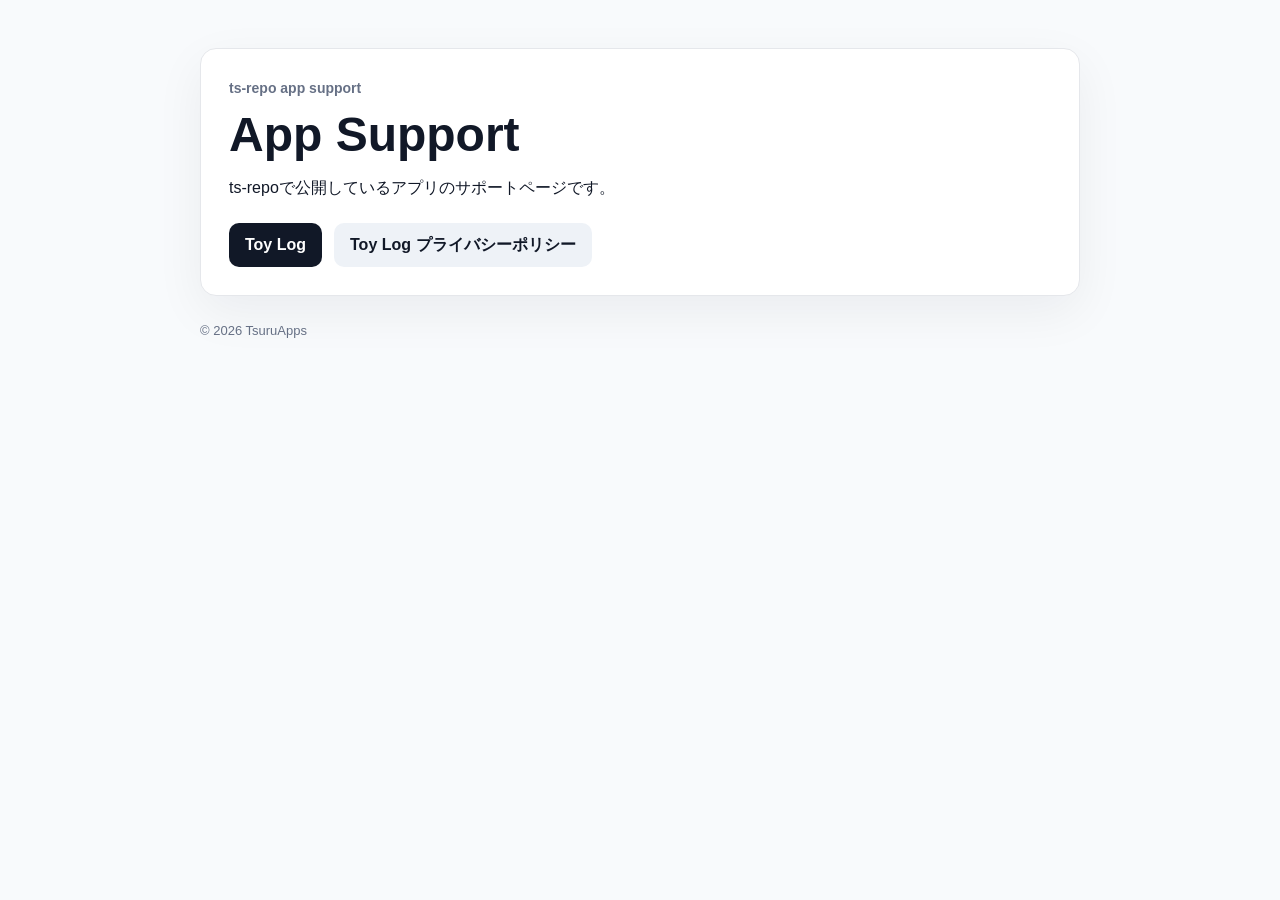
==== index.html @ d24367f5 "Create public app support pages" ====
<!doctype html>
<html lang="ja">
<head>
  <meta charset="utf-8">
  <meta name="viewport" content="width=device-width, initial-scale=1">
  <title>App Support</title>
  <meta name="description" content="Toy Log support and privacy policy pages.">
  <link rel="stylesheet" href="/styles.css">
</head>
<body>
  <main>
    <section class="panel">
      <p class="eyebrow">ts-repo app support</p>
      <h1>App Support</h1>
<p>ts-repoで公開しているアプリのサポートページです。</p>
<div class="links">
  <a class="button" href="/toy-log/">Toy Log</a>
  <a class="button secondary" href="/toy-log/privacy-policy/">Toy Log プライバシーポリシー</a>
</div>
    </section>
    <footer>© 2026 TsuruApps</footer>
  </main>
</body>
</html>
---- styles.css ----
:root {
  color-scheme: light;
  --bg: #f8fafc;
  --panel: #ffffff;
  --text: #111827;
  --muted: #667085;
  --line: #e5e7eb;
  --accent: #111827;
}

* {
  box-sizing: border-box;
}

body {
  margin: 0;
  background: var(--bg);
  color: var(--text);
  font-family: -apple-system, BlinkMacSystemFont, "Segoe UI", sans-serif;
  line-height: 1.7;
}

main {
  width: min(880px, calc(100% - 32px));
  margin: 0 auto;
  padding: 48px 0 64px;
}

.panel {
  background: var(--panel);
  border: 1px solid var(--line);
  border-radius: 16px;
  padding: 28px;
  box-shadow: 0 16px 50px rgba(15, 23, 42, 0.06);
}

.eyebrow {
  margin: 0 0 8px;
  color: var(--muted);
  font-size: 14px;
  font-weight: 700;
}

h1 {
  margin: 0 0 12px;
  font-size: clamp(32px, 5vw, 48px);
  line-height: 1.1;
}

h2 {
  margin: 32px 0 10px;
  font-size: 22px;
}

p {
  margin: 0 0 14px;
}

ul {
  margin: 0;
  padding-left: 22px;
}

a {
  color: var(--accent);
  font-weight: 700;
}

.links {
  display: flex;
  flex-wrap: wrap;
  gap: 12px;
  margin-top: 22px;
}

.button {
  display: inline-flex;
  align-items: center;
  justify-content: center;
  min-height: 44px;
  padding: 0 16px;
  border-radius: 10px;
  background: var(--accent);
  color: #fff;
  text-decoration: none;
}

.button.secondary {
  background: #eef2f7;
  color: var(--text);
}

footer {
  margin-top: 24px;
  color: var(--muted);
  font-size: 13px;
}
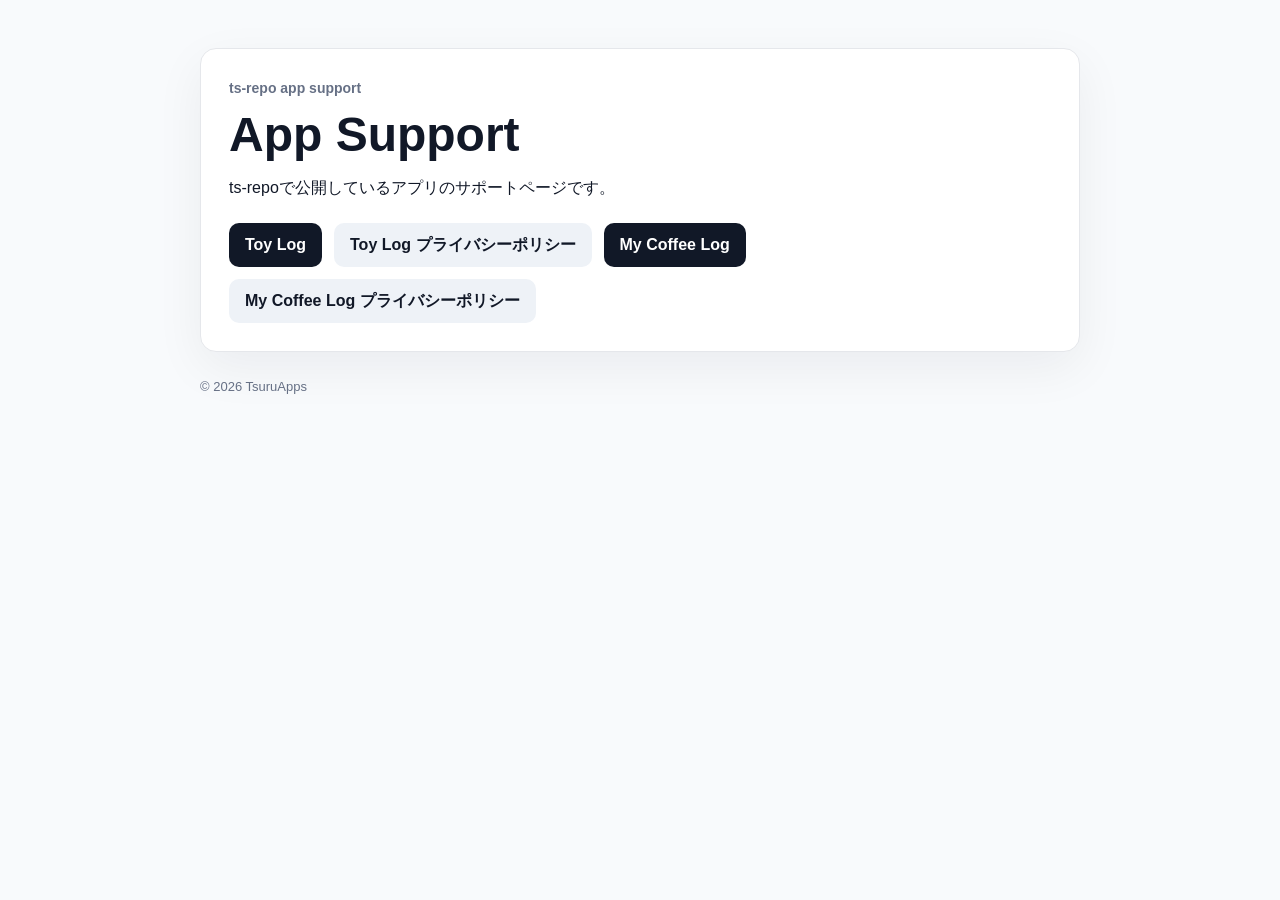
==== commit fb86c3f2: "Add My Coffee Log support pages" ====
--- a/index.html
+++ b/index.html
@@ -16,6 +16,8 @@
 <div class="links">
   <a class="button" href="/toy-log/">Toy Log</a>
   <a class="button secondary" href="/toy-log/privacy-policy/">Toy Log プライバシーポリシー</a>
+  <a class="button" href="/my-coffee-log/">My Coffee Log</a>
+  <a class="button secondary" href="/my-coffee-log/privacy-policy/">My Coffee Log プライバシーポリシー</a>
 </div>
     </section>
     <footer>© 2026 TsuruApps</footer>
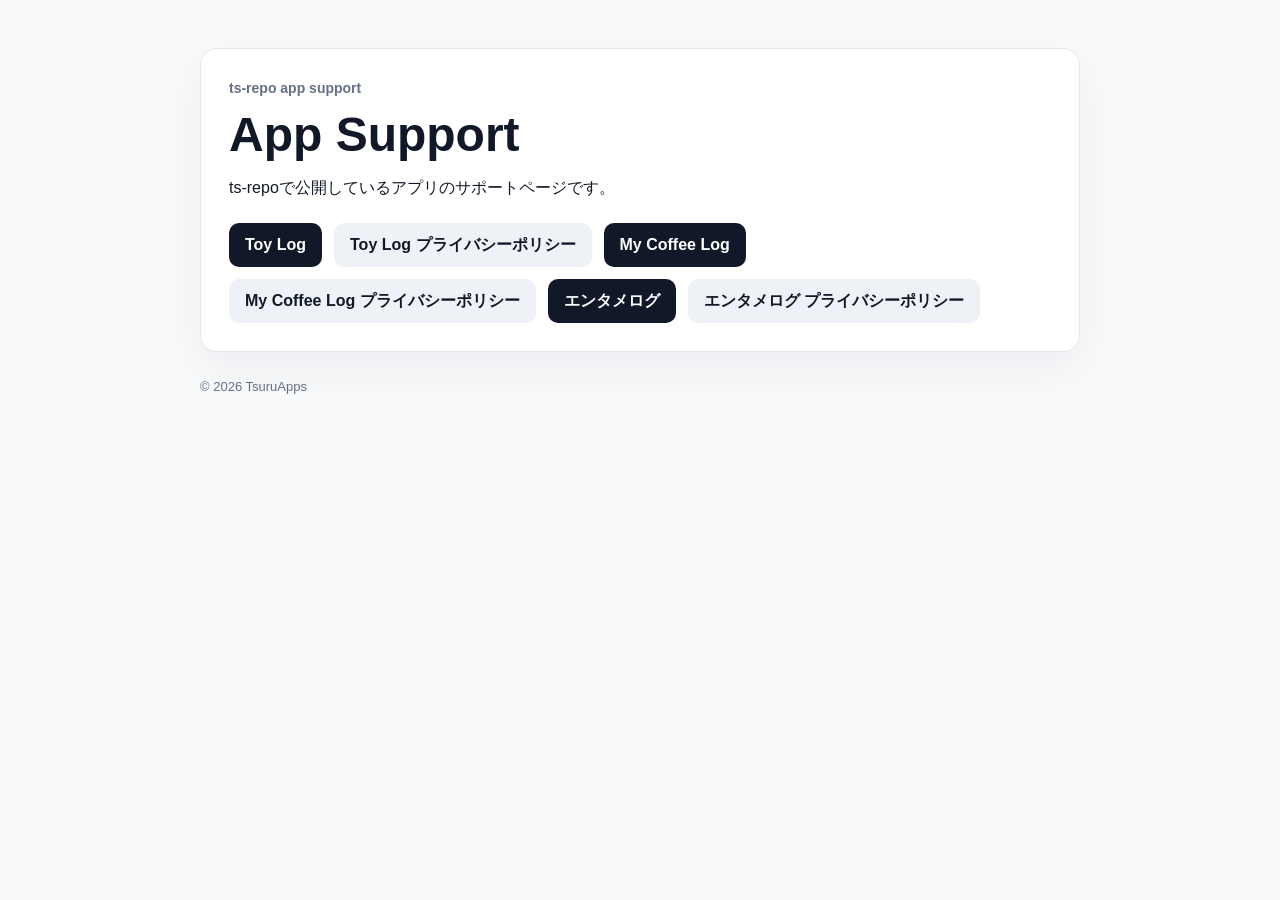
==== commit 6c98d5c4: "Add Entame Log support pages" ====
--- a/index.html
+++ b/index.html
@@ -18,6 +18,8 @@
   <a class="button secondary" href="/toy-log/privacy-policy/">Toy Log プライバシーポリシー</a>
   <a class="button" href="/my-coffee-log/">My Coffee Log</a>
   <a class="button secondary" href="/my-coffee-log/privacy-policy/">My Coffee Log プライバシーポリシー</a>
+  <a class="button" href="/entamelog/">エンタメログ</a>
+  <a class="button secondary" href="/entamelog/privacy-policy/">エンタメログ プライバシーポリシー</a>
 </div>
     </section>
     <footer>© 2026 TsuruApps</footer>
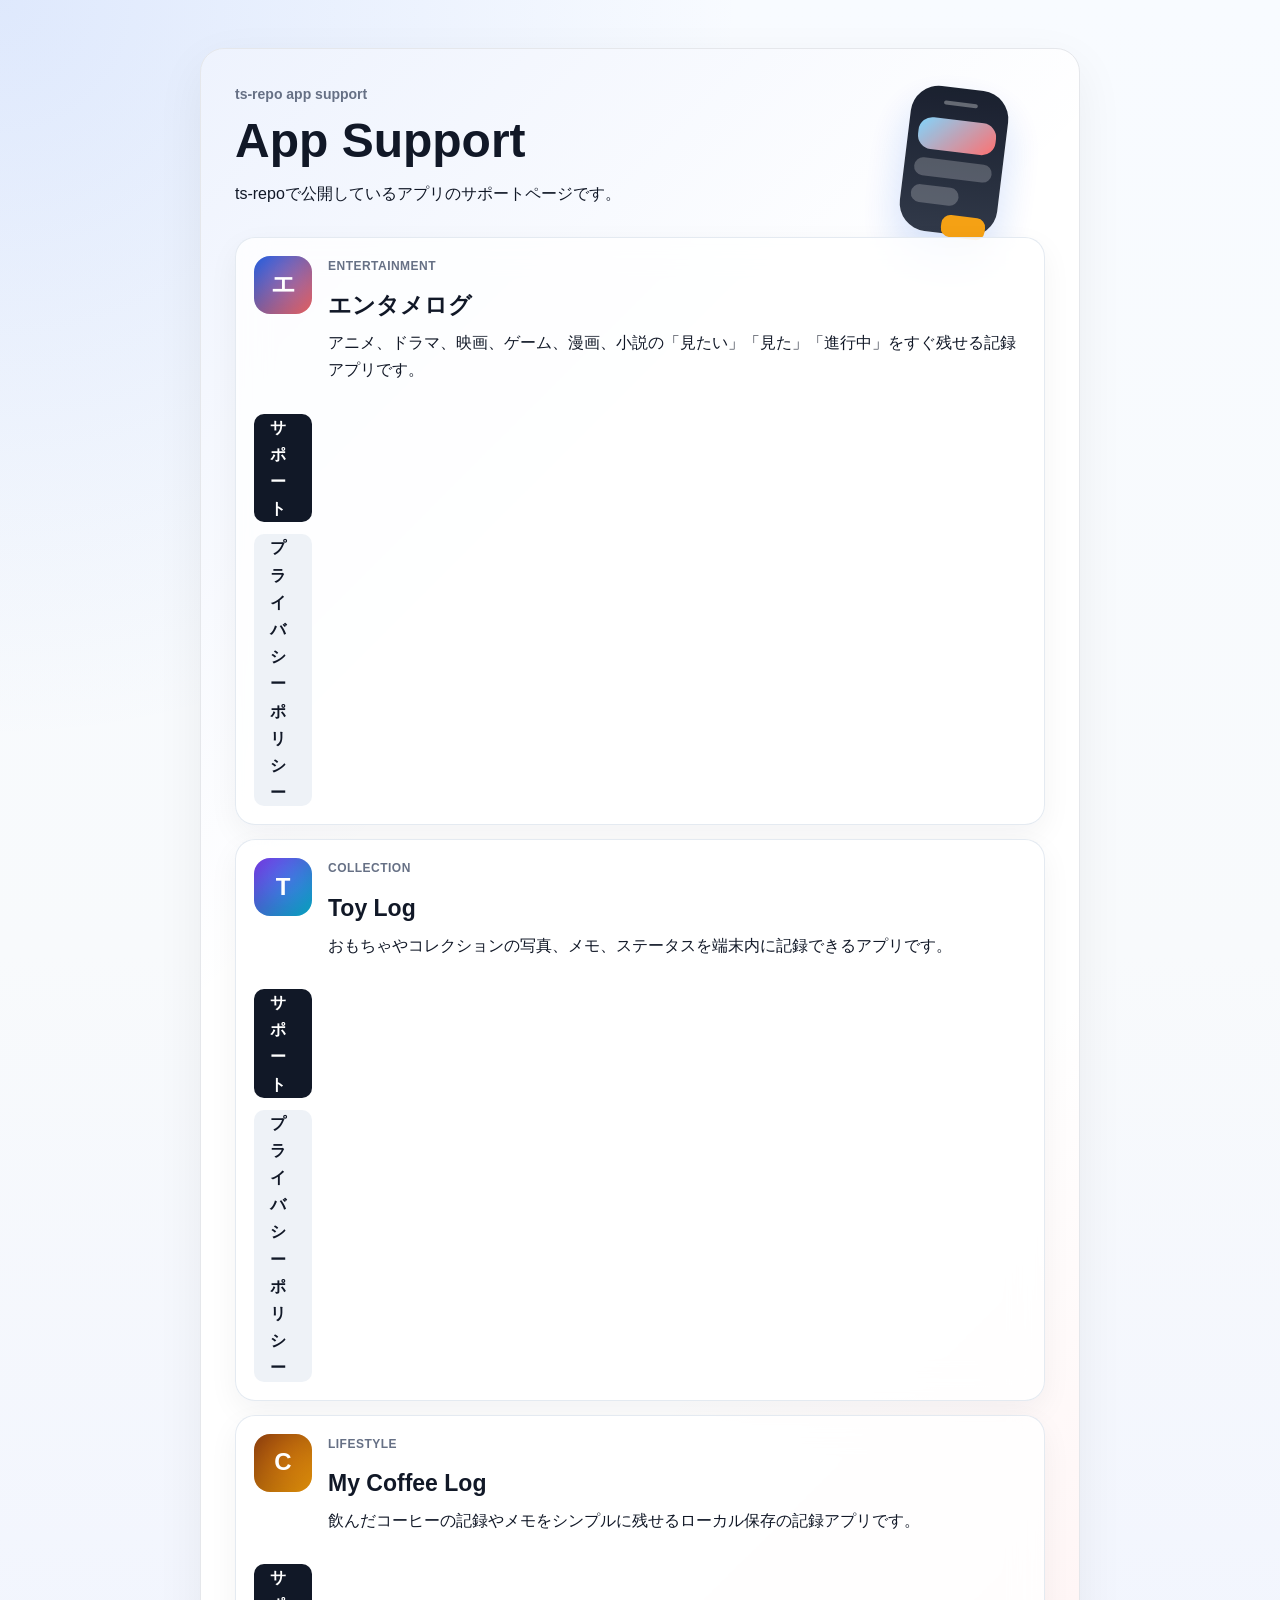
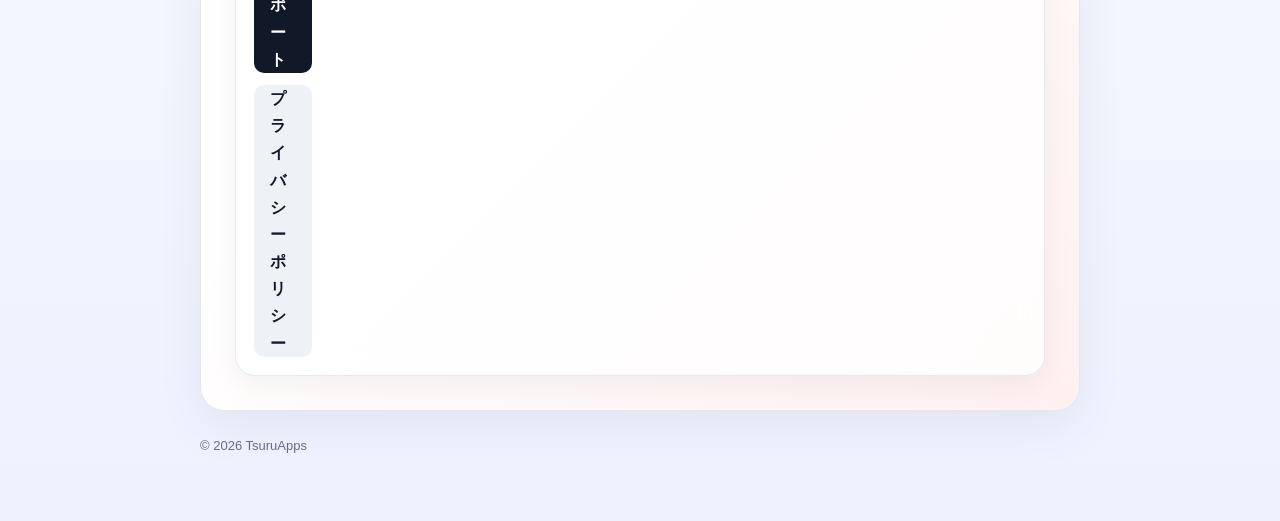
==== commit e962ac54: "Redesign app support index" ====
--- a/index.html
+++ b/index.html
@@ -9,18 +9,62 @@
 </head>
 <body>
   <main>
-    <section class="panel">
-      <p class="eyebrow">ts-repo app support</p>
-      <h1>App Support</h1>
-<p>ts-repoで公開しているアプリのサポートページです。</p>
-<div class="links">
-  <a class="button" href="/toy-log/">Toy Log</a>
-  <a class="button secondary" href="/toy-log/privacy-policy/">Toy Log プライバシーポリシー</a>
-  <a class="button" href="/my-coffee-log/">My Coffee Log</a>
-  <a class="button secondary" href="/my-coffee-log/privacy-policy/">My Coffee Log プライバシーポリシー</a>
-  <a class="button" href="/entamelog/">エンタメログ</a>
-  <a class="button secondary" href="/entamelog/privacy-policy/">エンタメログ プライバシーポリシー</a>
-</div>
+    <section class="panel hero-panel">
+      <div class="hero-copy">
+        <p class="eyebrow">ts-repo app support</p>
+        <h1>App Support</h1>
+        <p>ts-repoで公開しているアプリのサポートページです。</p>
+      </div>
+      <div class="hero-graphic" aria-hidden="true">
+        <div class="phone-frame">
+          <div class="phone-bar"></div>
+          <div class="phone-row primary"></div>
+          <div class="phone-row"></div>
+          <div class="phone-row short"></div>
+          <div class="phone-pill"></div>
+        </div>
+      </div>
+
+      <div class="app-list" aria-label="アプリ一覧">
+        <article class="app-card entamelog-card">
+          <div class="app-icon">エ</div>
+          <div>
+            <p class="app-kicker">Entertainment</p>
+            <h2>エンタメログ</h2>
+            <p>アニメ、ドラマ、映画、ゲーム、漫画、小説の「見たい」「見た」「進行中」をすぐ残せる記録アプリです。</p>
+          </div>
+          <div class="links compact">
+            <a class="button" href="/entamelog/">サポート</a>
+            <a class="button secondary" href="/entamelog/privacy-policy/">プライバシーポリシー</a>
+          </div>
+        </article>
+
+        <article class="app-card toy-card">
+          <div class="app-icon">T</div>
+          <div>
+            <p class="app-kicker">Collection</p>
+            <h2>Toy Log</h2>
+            <p>おもちゃやコレクションの写真、メモ、ステータスを端末内に記録できるアプリです。</p>
+          </div>
+          <div class="links compact">
+            <a class="button" href="/toy-log/">サポート</a>
+            <a class="button secondary" href="/toy-log/privacy-policy/">プライバシーポリシー</a>
+          </div>
+        </article>
+
+        <article class="app-card coffee-card">
+          <div class="app-icon">C</div>
+          <div>
+            <p class="app-kicker">Lifestyle</p>
+            <h2>My Coffee Log</h2>
+            <p>飲んだコーヒーの記録やメモをシンプルに残せるローカル保存の記録アプリです。</p>
+          </div>
+          <div class="links compact">
+            <a class="button" href="/my-coffee-log/">サポート</a>
+            <a class="button secondary" href="/my-coffee-log/privacy-policy/">プライバシーポリシー</a>
+          </div>
+        </article>
+      </div>
     </section>
     <footer>© 2026 TsuruApps</footer>
   </main>
--- a/styles.css
+++ b/styles.css
@@ -6,6 +6,9 @@
   --muted: #667085;
   --line: #e5e7eb;
   --accent: #111827;
+  --blue: #2563eb;
+  --rose: #ff6b6b;
+  --amber: #f59e0b;
 }
 
 * {
@@ -14,7 +17,9 @@
 
 body {
   margin: 0;
-  background: var(--bg);
+  background:
+    radial-gradient(circle at top left, rgba(37, 99, 235, 0.12), transparent 30%),
+    linear-gradient(180deg, #f8fbff 0%, var(--bg) 45%, #eef2ff 100%);
   color: var(--text);
   font-family: -apple-system, BlinkMacSystemFont, "Segoe UI", sans-serif;
   line-height: 1.7;
@@ -29,9 +34,89 @@
 .panel {
   background: var(--panel);
   border: 1px solid var(--line);
-  border-radius: 16px;
+  border-radius: 24px;
   padding: 28px;
   box-shadow: 0 16px 50px rgba(15, 23, 42, 0.06);
+}
+
+.hero-panel {
+  position: relative;
+  overflow: hidden;
+  padding: 34px;
+}
+
+.hero-panel::before {
+  content: "";
+  position: absolute;
+  inset: 0;
+  background:
+    linear-gradient(135deg, rgba(37, 99, 235, 0.08), transparent 34%),
+    linear-gradient(315deg, rgba(255, 107, 107, 0.10), transparent 36%);
+  pointer-events: none;
+}
+
+.hero-copy,
+.app-list {
+  position: relative;
+  z-index: 1;
+}
+
+.hero-copy {
+  max-width: 580px;
+}
+
+.hero-graphic {
+  position: absolute;
+  top: 28px;
+  right: 30px;
+  width: 190px;
+  height: 168px;
+  display: grid;
+  place-items: center;
+  opacity: 0.96;
+}
+
+.phone-frame {
+  width: 98px;
+  height: 146px;
+  padding: 14px 10px;
+  border-radius: 28px;
+  background: linear-gradient(180deg, #111827, #293142);
+  box-shadow: 0 22px 42px rgba(37, 99, 235, 0.20);
+  transform: rotate(7deg);
+}
+
+.phone-bar {
+  width: 34px;
+  height: 4px;
+  margin: 0 auto 14px;
+  border-radius: 99px;
+  background: rgba(255, 255, 255, 0.32);
+}
+
+.phone-row,
+.phone-pill {
+  height: 18px;
+  border-radius: 9px;
+  margin-bottom: 9px;
+  background: rgba(255, 255, 255, 0.22);
+}
+
+.phone-row.primary {
+  height: 32px;
+  border-radius: 14px;
+  background: linear-gradient(135deg, #7dd3fc, #ff6b6b);
+}
+
+.phone-row.short {
+  width: 62%;
+}
+
+.phone-pill {
+  width: 44px;
+  height: 22px;
+  margin-left: auto;
+  background: #f59e0b;
 }
 
 .eyebrow {
@@ -71,6 +156,10 @@
   flex-wrap: wrap;
   gap: 12px;
   margin-top: 22px;
+}
+
+.links.compact {
+  margin-top: 4px;
 }
 
 .button {
@@ -95,3 +184,100 @@
   color: var(--muted);
   font-size: 13px;
 }
+
+.app-list {
+  display: grid;
+  gap: 14px;
+  margin-top: 30px;
+}
+
+.app-card {
+  display: grid;
+  grid-template-columns: 58px 1fr;
+  gap: 16px;
+  align-items: start;
+  padding: 18px;
+  border: 1px solid rgba(226, 232, 240, 0.9);
+  border-radius: 20px;
+  background: rgba(255, 255, 255, 0.78);
+  backdrop-filter: blur(16px);
+  box-shadow: 0 10px 30px rgba(15, 23, 42, 0.05);
+}
+
+.app-card h2 {
+  margin: 0 0 4px;
+  font-size: 23px;
+}
+
+.app-card p {
+  margin-bottom: 10px;
+}
+
+.app-kicker {
+  margin: 0 0 2px;
+  color: var(--muted);
+  font-size: 12px;
+  font-weight: 800;
+  letter-spacing: 0.04em;
+  text-transform: uppercase;
+}
+
+.app-icon {
+  width: 58px;
+  height: 58px;
+  border-radius: 16px;
+  display: grid;
+  place-items: center;
+  color: #fff;
+  font-size: 24px;
+  font-weight: 900;
+  box-shadow: inset 0 -14px 28px rgba(0, 0, 0, 0.12);
+}
+
+.entamelog-card .app-icon {
+  background: linear-gradient(135deg, var(--blue), var(--rose));
+}
+
+.toy-card .app-icon {
+  background: linear-gradient(135deg, #7c3aed, #06b6d4);
+}
+
+.coffee-card .app-icon {
+  background: linear-gradient(135deg, #92400e, var(--amber));
+}
+
+@media (max-width: 720px) {
+  main {
+    width: min(100% - 24px, 880px);
+    padding-top: 24px;
+  }
+
+  .hero-panel {
+    padding: 24px;
+  }
+
+  .hero-graphic {
+    position: static;
+    width: 100%;
+    height: 132px;
+    margin: 12px 0 4px;
+  }
+
+  .phone-frame {
+    width: 86px;
+    height: 124px;
+  }
+
+  .app-card {
+    grid-template-columns: 48px 1fr;
+    gap: 12px;
+    padding: 15px;
+  }
+
+  .app-icon {
+    width: 48px;
+    height: 48px;
+    border-radius: 14px;
+    font-size: 20px;
+  }
+}
